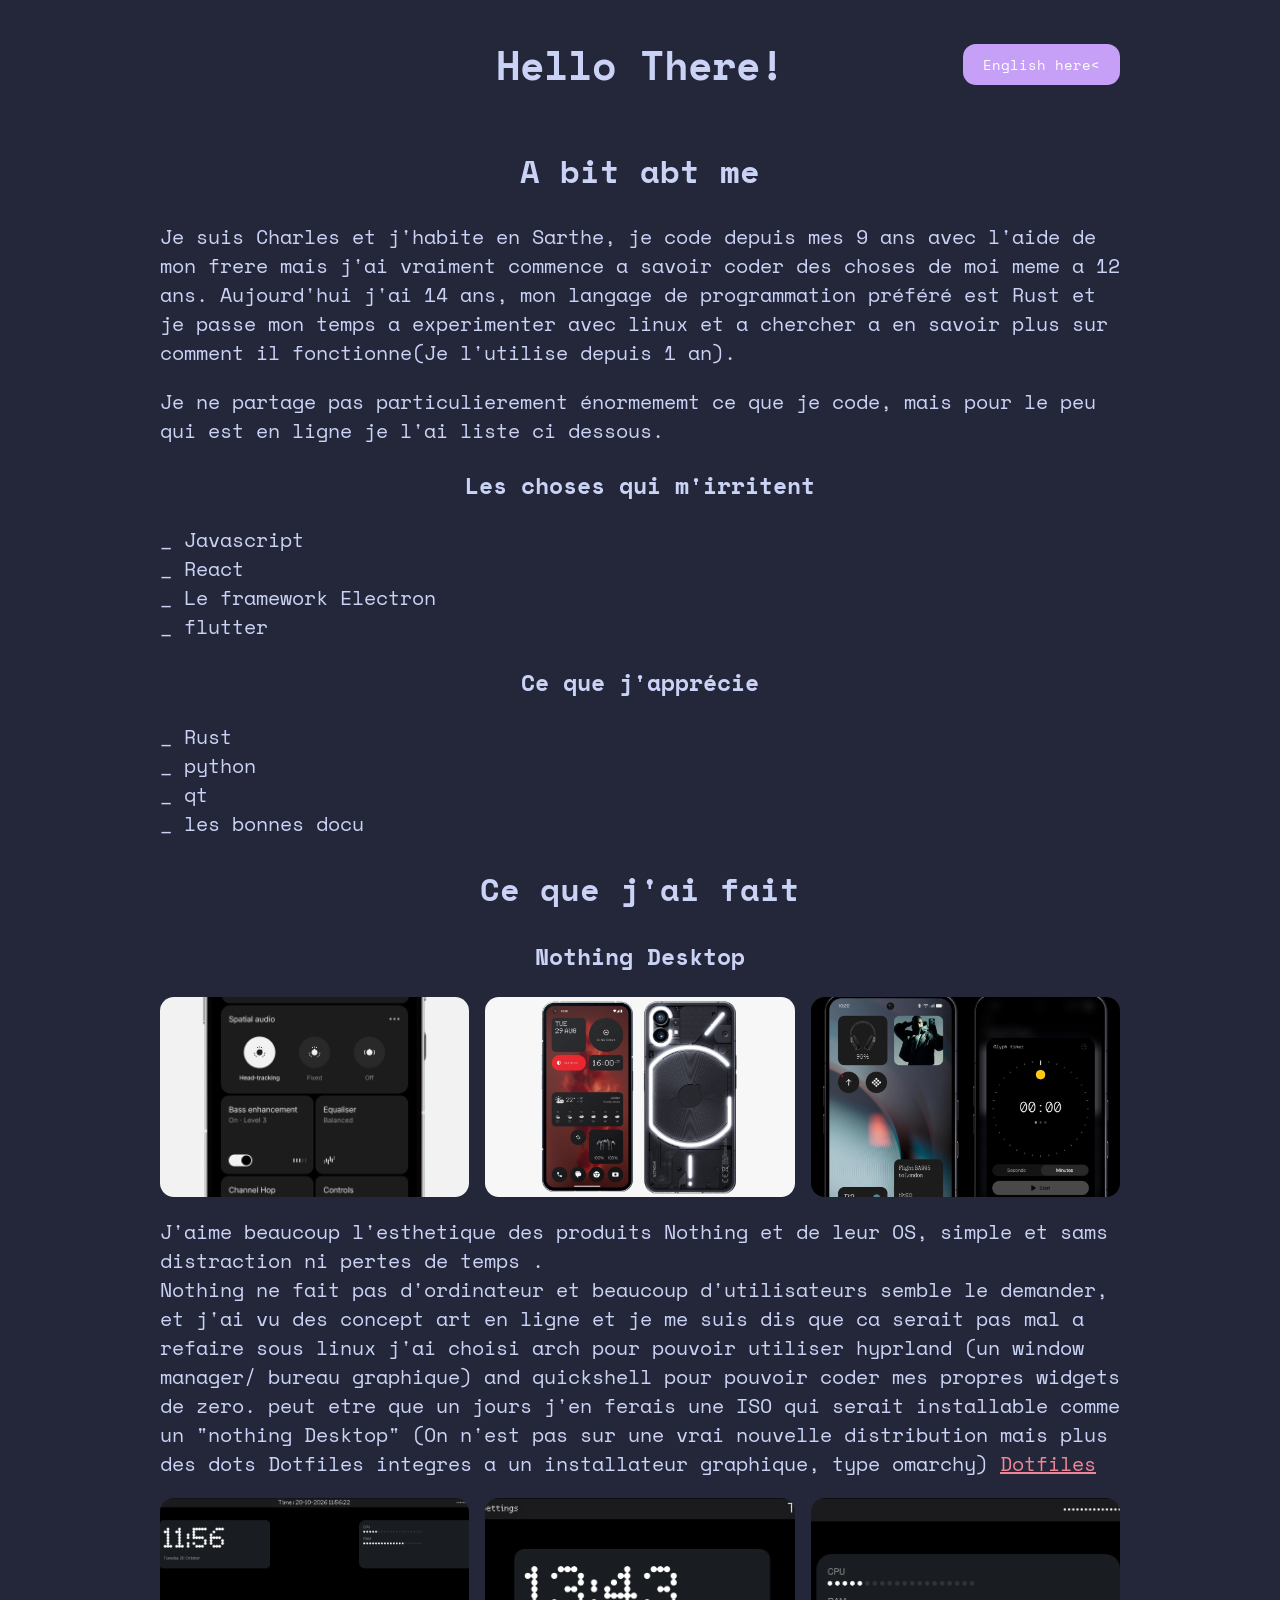
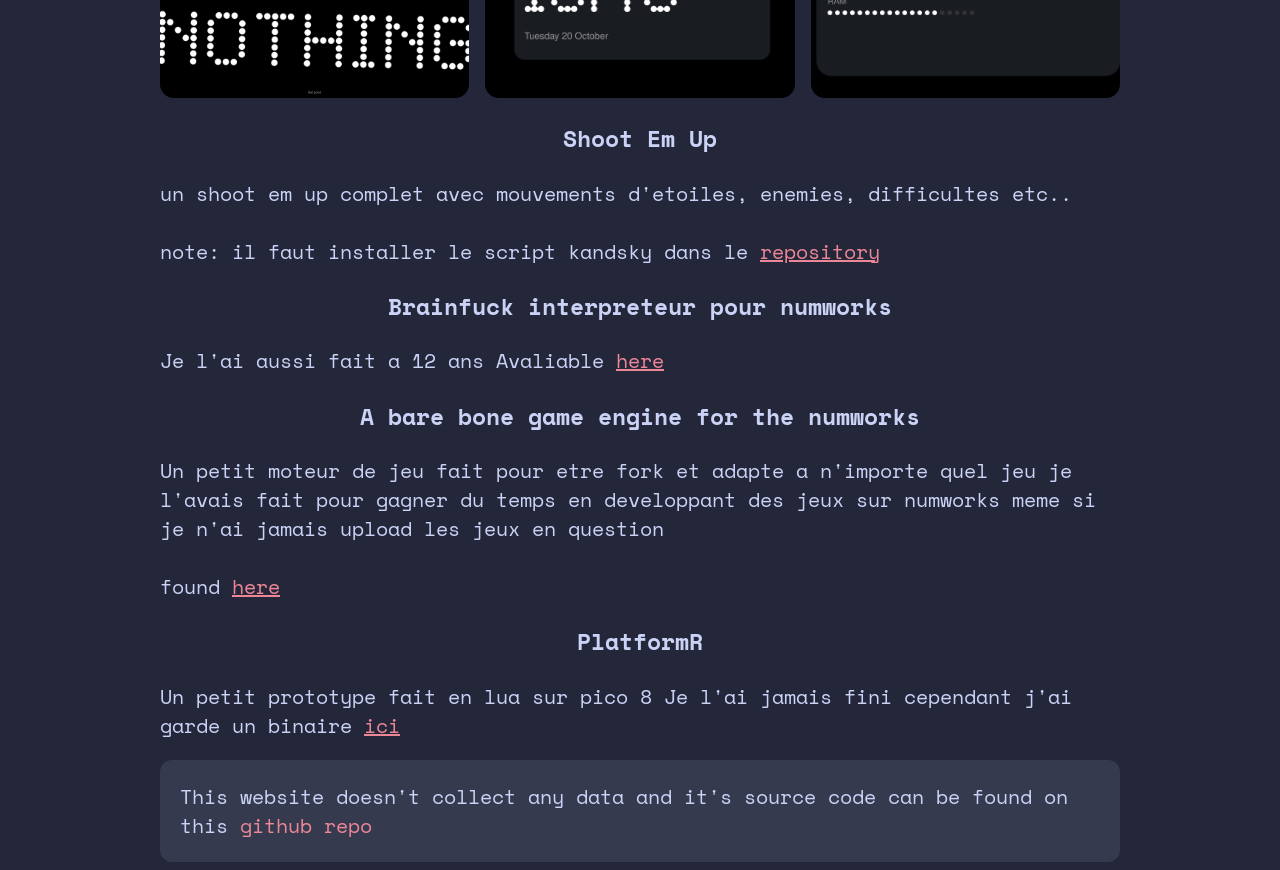
==== index_french.html @ ab9d4cb9 "added french and corrected age" ====
<!DOCTYPE html>
<html>
  <head>
    <title>Example</title>
    <link href="style.css" rel="stylesheet" />
    <link rel="preconnect" href="https://fonts.googleapis.com">
    <link rel="preconnect" href="https://fonts.gstatic.com" crossorigin><meta name="viewport" content="width=device-width, initial-scale=1" />
    <meta name="viewport" content="width=device-width, initial-scale=1" />
    <link href="https://fonts.googleapis.com/css2?family=Space+Mono:ital,wght@0,400;0,700;1,400;1,700&display=swap" rel="stylesheet">
  </head>

  <body>
    <header>
      <h1>Hello There!</h1>
      <Button onclick="location.href='index.html'">English here<</Button>
    </header>
    <h2>A bit abt me</h2>
    <p>
      Je suis Charles et j'habite en Sarthe, je code depuis mes 9 ans avec
      l'aide de mon frere mais j'ai vraiment commence a savoir coder des 
      choses de moi meme a 12 ans.
      Aujourd'hui j'ai 14 ans, mon langage de programmation préféré est Rust  
      et je passe mon temps a experimenter avec linux et a chercher a en savoir plus sur
      comment il fonctionne(Je l'utilise depuis 1 an).
    </p><p>
      Je ne partage pas particulierement énormememt ce que je code,
      mais pour le peu qui est en ligne je l'ai liste ci dessous.
    </p>

    <h3 ">Les choses qui m'irritent</h3>
    <p>
      _ Javascript <br>
      _ React <br>
      _ Le framework Electron<br>
      _ flutter
    </p>

    <h3>Ce que j'apprécie</h3>
    <p>
      _ Rust<br>
      _ python <br>
      _ qt <br>
      _ les bonnes docu
    </p>

    <h2>Ce que j'ai fait</h2>

    <h3> Nothing Desktop</h3>
    <div class="image_container">

      <img src="img/Nothing1.png">
      <img src="img/Nothing2.png">
      <img src="img/Nothing3.png">
    </div>
    <p> 
      J'aime beaucoup l'esthetique des produits Nothing et de leur OS, simple
      et sams distraction ni pertes de temps 
      .<br>

      Nothing ne fait pas d'ordinateur et beaucoup 
      d'utilisateurs semble le demander, et j'ai vu 
      des concept art en ligne et je me suis dis que ca serait pas mal a refaire sous linux
      j'ai choisi arch pour pouvoir utiliser hyprland
      (un window manager/ bureau graphique) and quickshell
      pour pouvoir coder mes propres widgets de zero.

      peut etre que un jours j'en ferais une ISO
      qui serait installable comme un "nothing Desktop" 
      (On n'est pas sur une vrai nouvelle distribution mais plus des dots Dotfiles
      integres a un installateur graphique, type omarchy)

      <a href="https://github.com/An4rg/NothingDots">Dotfiles</a>

    </p>
    <div class="image_container">
      <img src="img/NothingMine1.png">
      <img src="img/NothingMine4.png">
      <img src="img/NothingMine5.png">
    </div>
    
    <h3>Shoot Em Up</h3>
    <p>
      un shoot em up complet avec mouvements d'etoiles, enemies, difficultes etc..
       <br><br>

      note: il faut installer le script kandsky dans le <a href="https://github.com/An4rg/Shoot_Em_Up-NumWorks/">repository</a>
    </p>

    <h3>Brainfuck interpreteur pour numworks</h3>
    <p>
      Je l'ai aussi fait a 12 ans
      Avaliable <a href="https://my.numworks.com/python/baguette-berladin/brainfuck">here </a>
    
    </p>

    <h3>A bare bone game engine for the numworks</h3>
    <p>
      Un petit moteur de jeu fait pour etre fork et adapte a n'importe quel jeu
      je l'avais fait pour gagner du temps en developpant des jeux sur numworks 
      meme si je n'ai jamais upload les jeux en question
    <br><br>
      found <a href="https://my.numworks.com/python/baguette-berladin/game_engine">here</a>

    </p>


    <h3>PlatformR</h3>
    <p>
      Un petit prototype fait en lua sur pico 8
      Je l'ai jamais fini cependant j'ai garde un binaire 
      <a href="https://github.com/Baguette365/ninja_runner/releases/tag/0.1">ici</a>
    </p>
    <footer>
      <p>
        This website doesn't collect any data and it's source code can be found on this <a> github repo</a>
      </p>
    </footer>
    

  </body>
</html>
---- style.css ----
body {
  background-color: var(--base-color);
  color: #cad3f5;
  font-family: "Space Mono", monospace;
  font-size: var(--base-text-font-size);
  max-width: 80ch;
  margin-inline: auto;
  padding-inline: clamp(0.5rem, 3vw, 8rem);
}


:root {
  --base-text-font-size: clamp(1rem, 0.85rem + 0.5vw, 1.25rem);
  --h1-text-font-size: clamp(1.75rem, 1.5rem + 1.5vw, 2.5rem);
  --h2-text-font-size: clamp(1.4rem, 1.2rem + 1vw, 2rem);
  --h3-text-font-size: clamp(1.2rem, 1.1rem + 0.7vw, 1.6rem);
  --base-color: #24273a;
}

.image_container {
  display: flex;
  flex-wrap: wrap;
  gap: 1rem;
  flex-direction: row;
}

.image_container img {
  flex: 1 1 250px;
  min-width: 0;
  height: 200px;
  object-fit: cover;
  border-radius: 14px;
  transition: transform 0.5s ease-out;
}
.image_container img:hover {
  transform: scale(1.05);
}

header {
  display: grid;
  grid-template-columns: 1fr auto 1fr;
  align-items: center;
}

header h1 {
  color: #cad3f5;
  font-family: "Space Mono", monospace;
  font-weight: 800;
  font-size: var(--h1-text-font-size);
  text-align: center;
  grid-column: 2;

}
header button {
  grid-column: 3;
  justify-self: end;
  transition: transform 0.5s ease-out;
}


header button:hover {
  transform: translate(0, -7px)
}

button {
  background-color: #c6a0f6;
  border: none;
  color: #fff;
  padding: 10px 20px;
  text-align: center;
  text-decoration: none;
  display: inline-block;
  font-size: 14px;
  cursor: pointer;
  border-radius: 13px;
  font-family: "Space Mono", monospace;
}

h2 {
  color: #cad3f5;
  font-family: "Space Mono", monospace;
  font-weight: 800;
  font-size: var(--h2-text-font-size) ;
  text-align: center;
}
h3 {
  color: #cad3f5;
  font-family: "Space Mono", monospace;
  font-weight: 800;
  font-size: var(h3-text-font-size);
  text-align: center;
}
p {
  color: #cad3f5;
  font-family: "Space Mono", monospace;
  font-weight: 500;
  font-size: var(--base-text-font-size);

}

a {
  color: #ed8796;
  font-family: "Space Mono", monospace;
  font-weight: 500;
  font-size: var(--base-text-font-size);
}

footer {
  background-color: #363a4f;
  border-radius: 12px;
  padding: 2px;
  padding-left: 20px;
  padding-right: 20px;
}
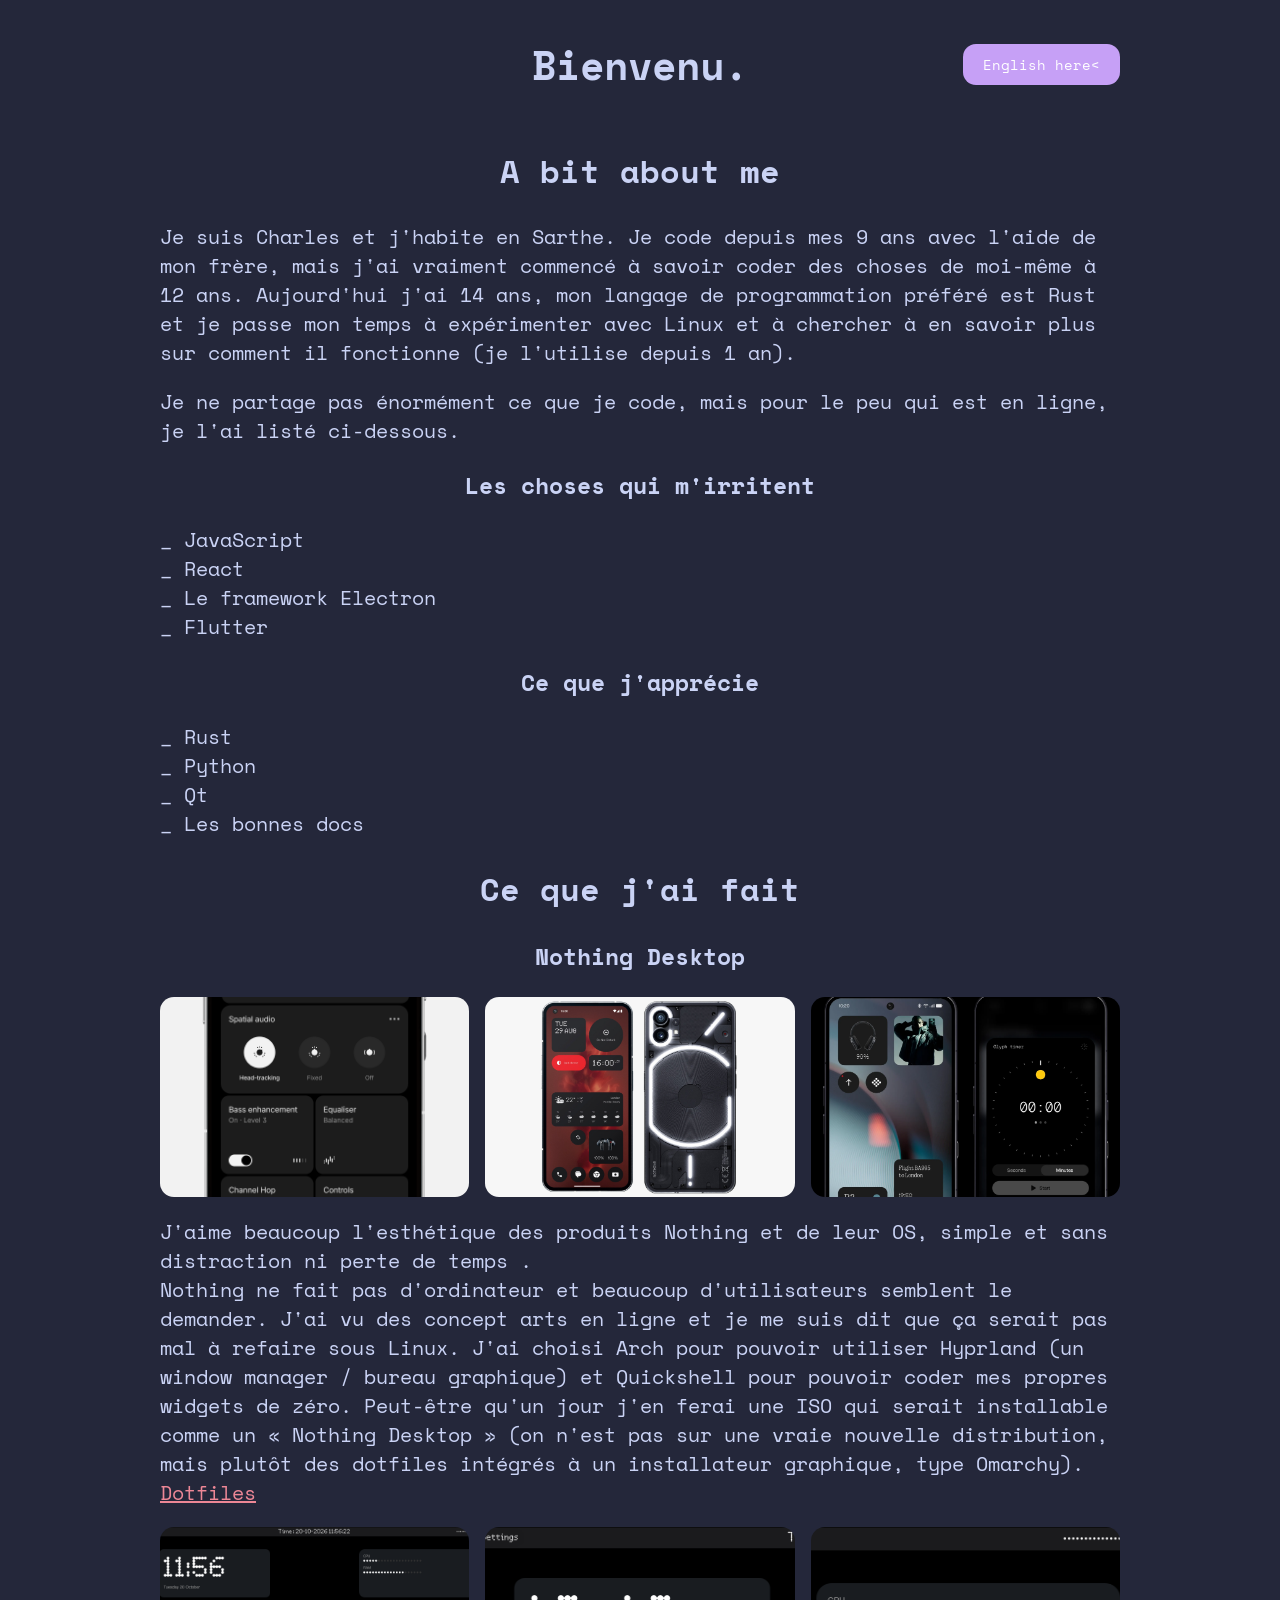
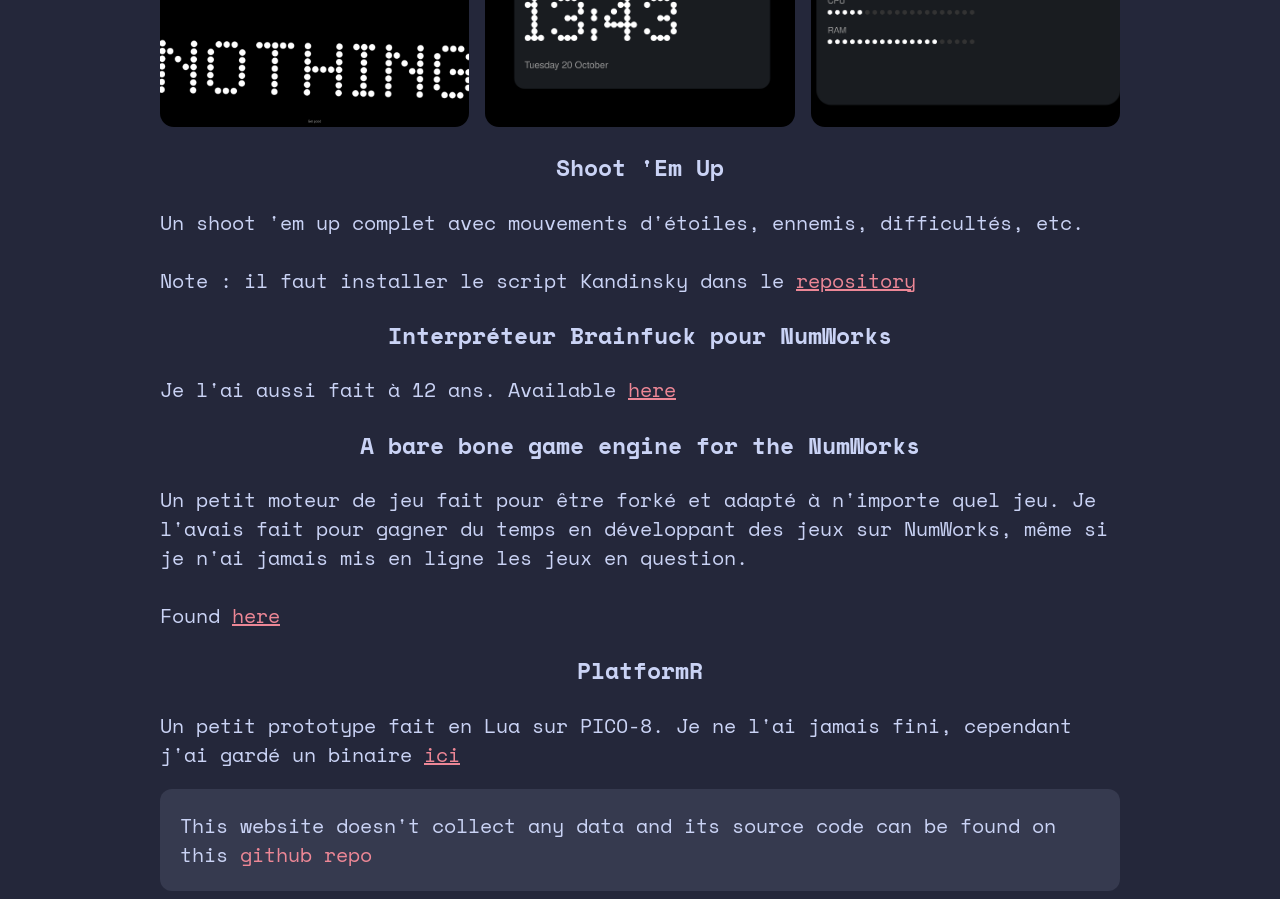
==== commit 220a6ffa: "corriger les fautes d'orthographes" ====
--- a/index_french.html
+++ b/index_french.html
@@ -11,36 +11,36 @@
 
   <body>
     <header>
-      <h1>Hello There!</h1>
+      <h1>Bienvenu.</h1>
       <Button onclick="location.href='index.html'">English here<</Button>
     </header>
-    <h2>A bit abt me</h2>
+    <h2>A bit about me</h2>
     <p>
-      Je suis Charles et j'habite en Sarthe, je code depuis mes 9 ans avec
-      l'aide de mon frere mais j'ai vraiment commence a savoir coder des 
-      choses de moi meme a 12 ans.
-      Aujourd'hui j'ai 14 ans, mon langage de programmation préféré est Rust  
-      et je passe mon temps a experimenter avec linux et a chercher a en savoir plus sur
-      comment il fonctionne(Je l'utilise depuis 1 an).
+      Je suis Charles et j'habite en Sarthe. Je code depuis mes 9 ans avec
+      l'aide de mon frère, mais j'ai vraiment commencé à savoir coder des
+      choses de moi-même à 12 ans.
+      Aujourd'hui j'ai 14 ans, mon langage de programmation préféré est Rust
+      et je passe mon temps à expérimenter avec Linux et à chercher à en savoir plus sur
+      comment il fonctionne (je l'utilise depuis 1 an).
     </p><p>
-      Je ne partage pas particulierement énormememt ce que je code,
-      mais pour le peu qui est en ligne je l'ai liste ci dessous.
+      Je ne partage pas énormément ce que je code,
+      mais pour le peu qui est en ligne, je l'ai listé ci-dessous.
     </p>
 
     <h3 ">Les choses qui m'irritent</h3>
     <p>
-      _ Javascript <br>
+      _ JavaScript <br>
       _ React <br>
       _ Le framework Electron<br>
-      _ flutter
+      _ Flutter
     </p>
 
     <h3>Ce que j'apprécie</h3>
     <p>
       _ Rust<br>
-      _ python <br>
-      _ qt <br>
-      _ les bonnes docu
+      _ Python <br>
+      _ Qt <br>
+      _ Les bonnes docs
     </p>
 
     <h2>Ce que j'ai fait</h2>
@@ -53,21 +53,21 @@
       <img src="img/Nothing3.png">
     </div>
     <p> 
-      J'aime beaucoup l'esthetique des produits Nothing et de leur OS, simple
-      et sams distraction ni pertes de temps 
+      J'aime beaucoup l'esthétique des produits Nothing et de leur OS, simple
+      et sans distraction ni perte de temps
       .<br>
 
-      Nothing ne fait pas d'ordinateur et beaucoup 
-      d'utilisateurs semble le demander, et j'ai vu 
-      des concept art en ligne et je me suis dis que ca serait pas mal a refaire sous linux
-      j'ai choisi arch pour pouvoir utiliser hyprland
-      (un window manager/ bureau graphique) and quickshell
-      pour pouvoir coder mes propres widgets de zero.
+      Nothing ne fait pas d'ordinateur et beaucoup
+      d'utilisateurs semblent le demander. J'ai vu
+      des concept arts en ligne et je me suis dit que ça serait pas mal à refaire sous Linux.
+      J'ai choisi Arch pour pouvoir utiliser Hyprland
+      (un window manager / bureau graphique) et Quickshell
+      pour pouvoir coder mes propres widgets de zéro.
 
-      peut etre que un jours j'en ferais une ISO
-      qui serait installable comme un "nothing Desktop" 
-      (On n'est pas sur une vrai nouvelle distribution mais plus des dots Dotfiles
-      integres a un installateur graphique, type omarchy)
+      Peut-être qu'un jour j'en ferai une ISO
+      qui serait installable comme un « Nothing Desktop »
+      (on n'est pas sur une vraie nouvelle distribution, mais plutôt des dotfiles
+      intégrés à un installateur graphique, type Omarchy).
 
       <a href="https://github.com/An4rg/NothingDots">Dotfiles</a>
 
@@ -78,41 +78,41 @@
       <img src="img/NothingMine5.png">
     </div>
     
-    <h3>Shoot Em Up</h3>
+    <h3>Shoot 'Em Up</h3>
     <p>
-      un shoot em up complet avec mouvements d'etoiles, enemies, difficultes etc..
+      Un shoot 'em up complet avec mouvements d'étoiles, ennemis, difficultés, etc.
        <br><br>
 
-      note: il faut installer le script kandsky dans le <a href="https://github.com/An4rg/Shoot_Em_Up-NumWorks/">repository</a>
+      Note : il faut installer le script Kandinsky dans le <a href="https://github.com/An4rg/Shoot_Em_Up-NumWorks/">repository</a>
     </p>
 
-    <h3>Brainfuck interpreteur pour numworks</h3>
+    <h3>Interpréteur Brainfuck pour NumWorks</h3>
     <p>
-      Je l'ai aussi fait a 12 ans
-      Avaliable <a href="https://my.numworks.com/python/baguette-berladin/brainfuck">here </a>
+      Je l'ai aussi fait à 12 ans.
+      Available <a href="https://my.numworks.com/python/baguette-berladin/brainfuck">here </a>
     
     </p>
 
-    <h3>A bare bone game engine for the numworks</h3>
+    <h3>A bare bone game engine for the NumWorks</h3>
     <p>
-      Un petit moteur de jeu fait pour etre fork et adapte a n'importe quel jeu
-      je l'avais fait pour gagner du temps en developpant des jeux sur numworks 
-      meme si je n'ai jamais upload les jeux en question
+      Un petit moteur de jeu fait pour être forké et adapté à n'importe quel jeu.
+      Je l'avais fait pour gagner du temps en développant des jeux sur NumWorks,
+      même si je n'ai jamais mis en ligne les jeux en question.
     <br><br>
-      found <a href="https://my.numworks.com/python/baguette-berladin/game_engine">here</a>
+      Found <a href="https://my.numworks.com/python/baguette-berladin/game_engine">here</a>
 
     </p>
 
 
     <h3>PlatformR</h3>
     <p>
-      Un petit prototype fait en lua sur pico 8
-      Je l'ai jamais fini cependant j'ai garde un binaire 
+      Un petit prototype fait en Lua sur PICO-8.
+      Je ne l'ai jamais fini, cependant j'ai gardé un binaire
       <a href="https://github.com/Baguette365/ninja_runner/releases/tag/0.1">ici</a>
     </p>
     <footer>
       <p>
-        This website doesn't collect any data and it's source code can be found on this <a> github repo</a>
+        This website doesn't collect any data and its source code can be found on this <a> github repo</a>
       </p>
     </footer>
     
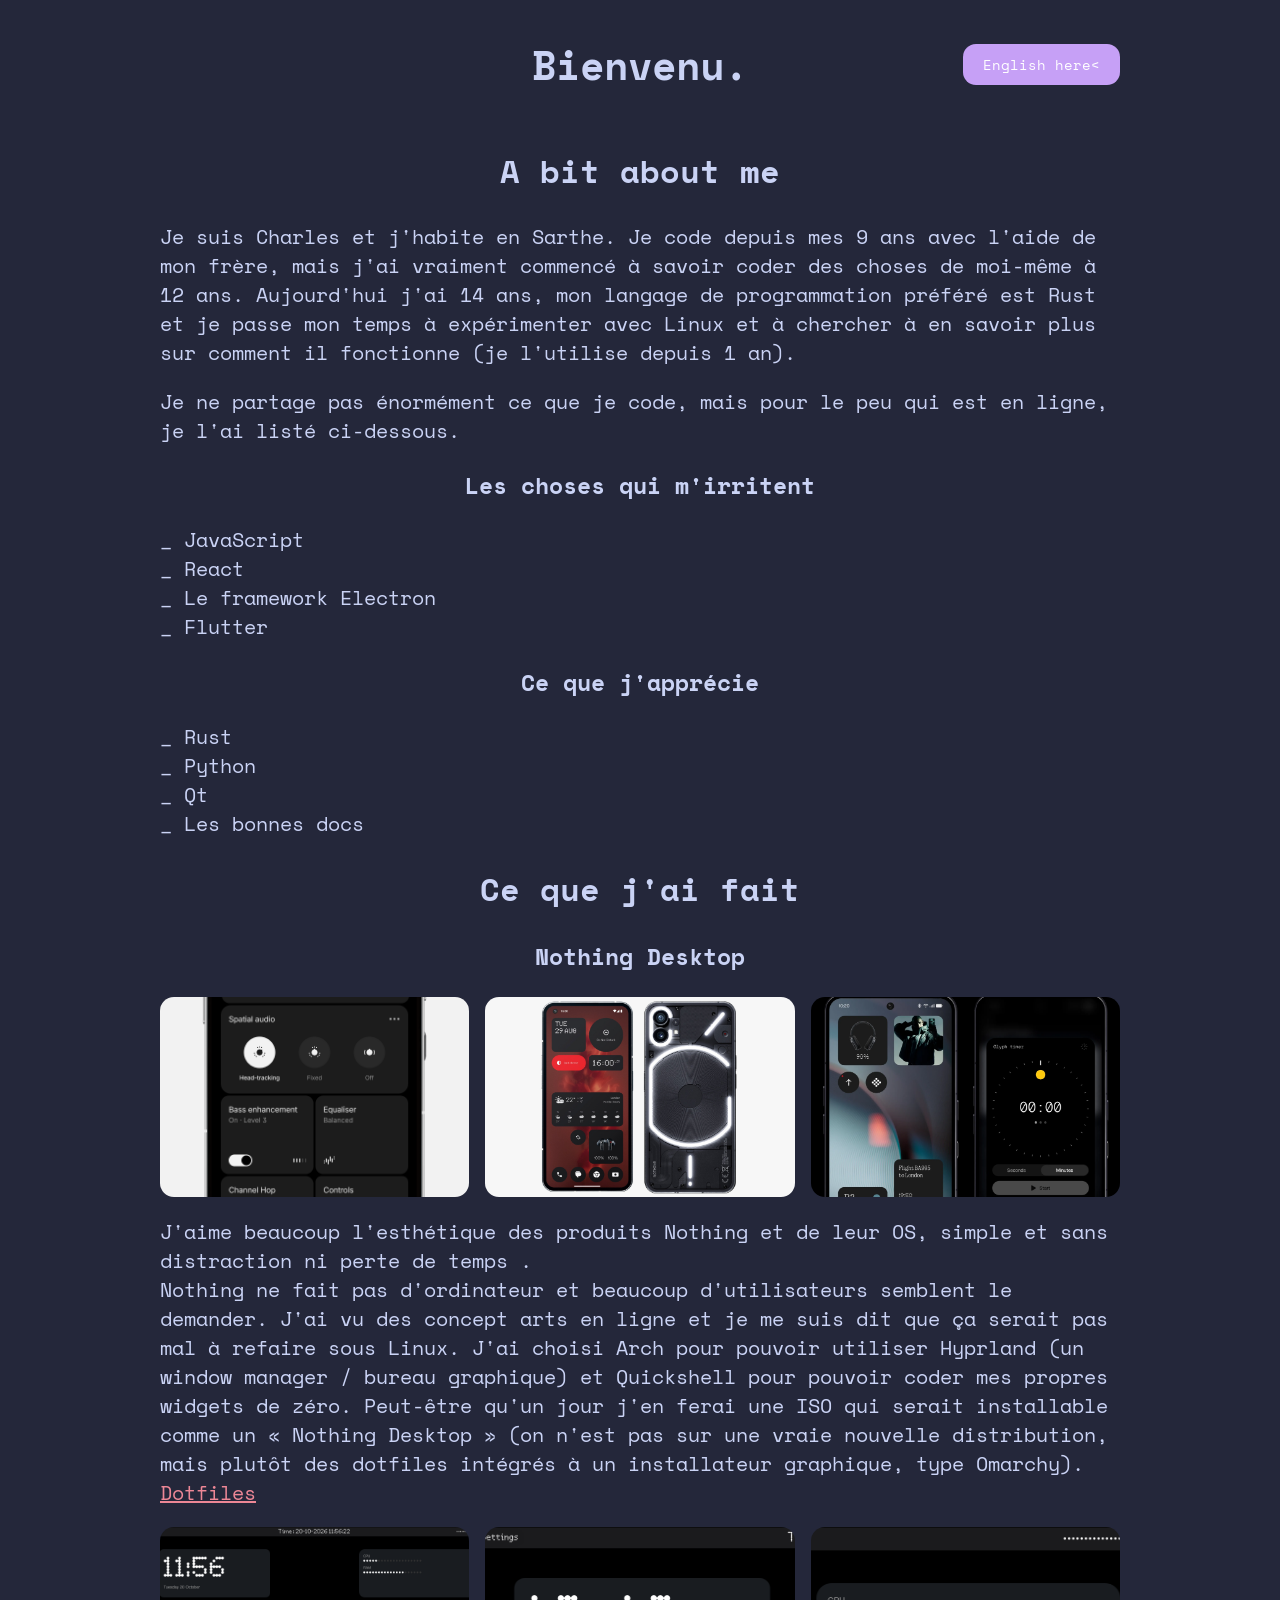
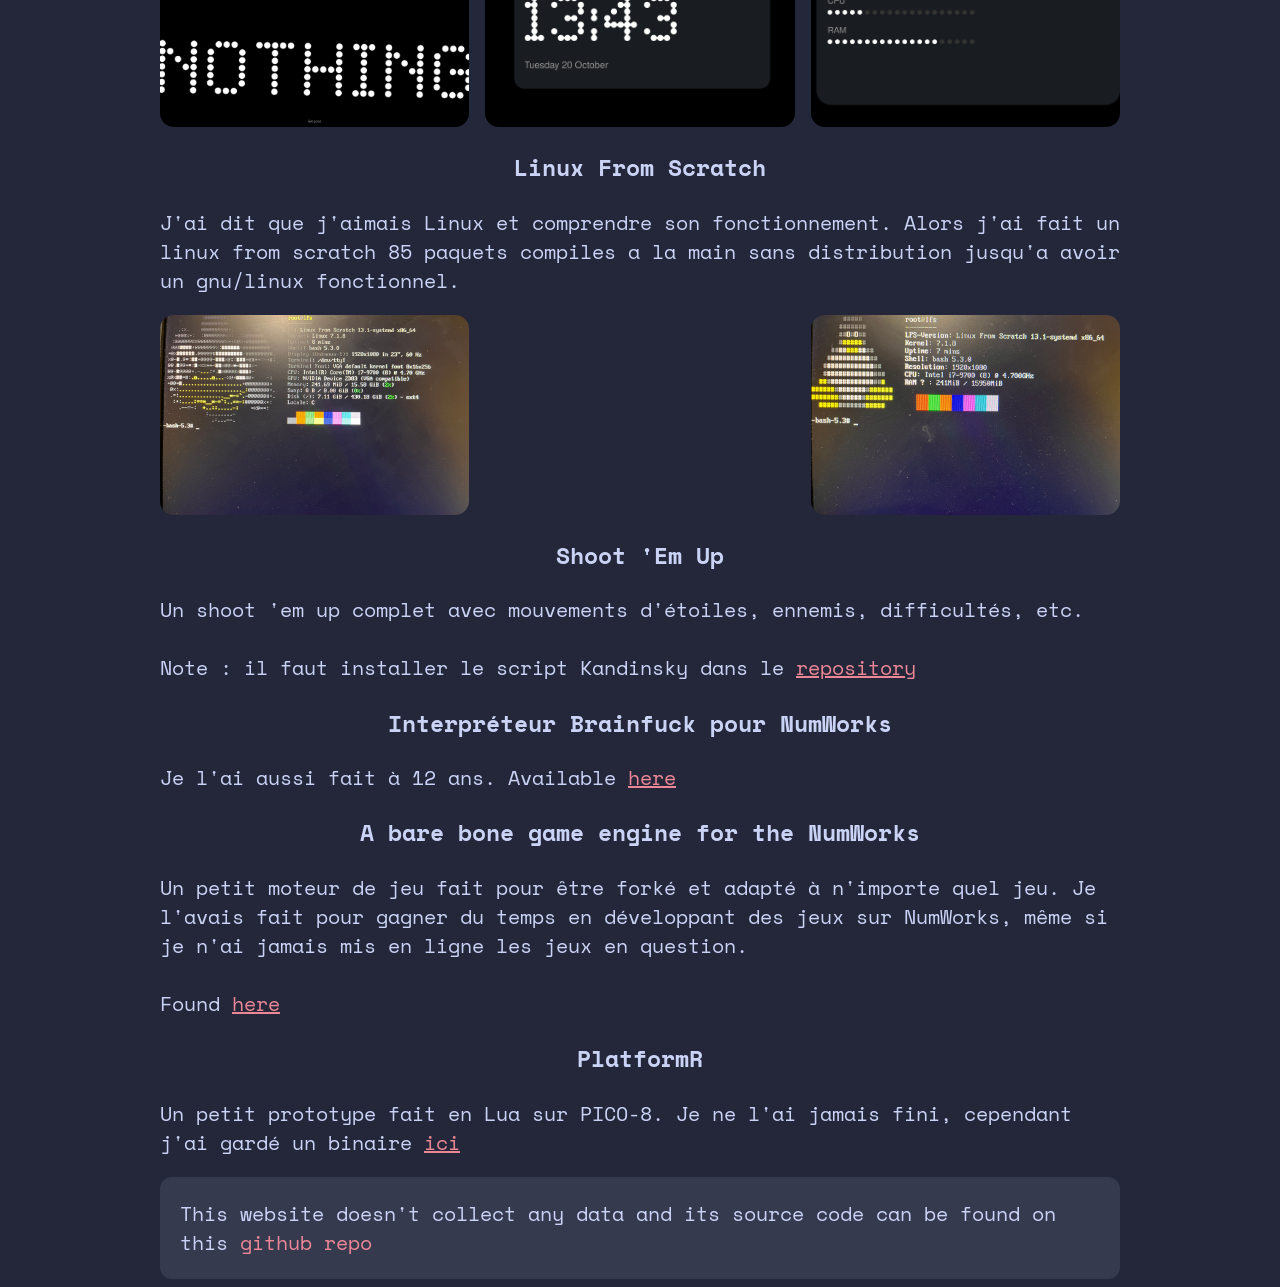
==== commit 6c86a1f1: "Ajout de LFS au site" ====
--- a/index_french.html
+++ b/index_french.html
@@ -77,7 +77,17 @@
       <img src="img/NothingMine4.png">
       <img src="img/NothingMine5.png">
     </div>
+    <h3> Linux From Scratch</h3>
+    <p> J'ai dit que j'aimais Linux et comprendre son fonctionnement. Alors j'ai fait un linux from scratch
+    85 paquets compiles a la main sans distribution jusqu'a avoir un gnu/linux fonctionnel.
+
+    </p>
+    <div class="image_container">
     
+      <img src="img/lfs1.jpg">
+      <img src="img/lfs2.gif">
+      <img src="img/lfs3.jpg">
+    </div>   
     <h3>Shoot 'Em Up</h3>
     <p>
       Un shoot 'em up complet avec mouvements d'étoiles, ennemis, difficultés, etc.
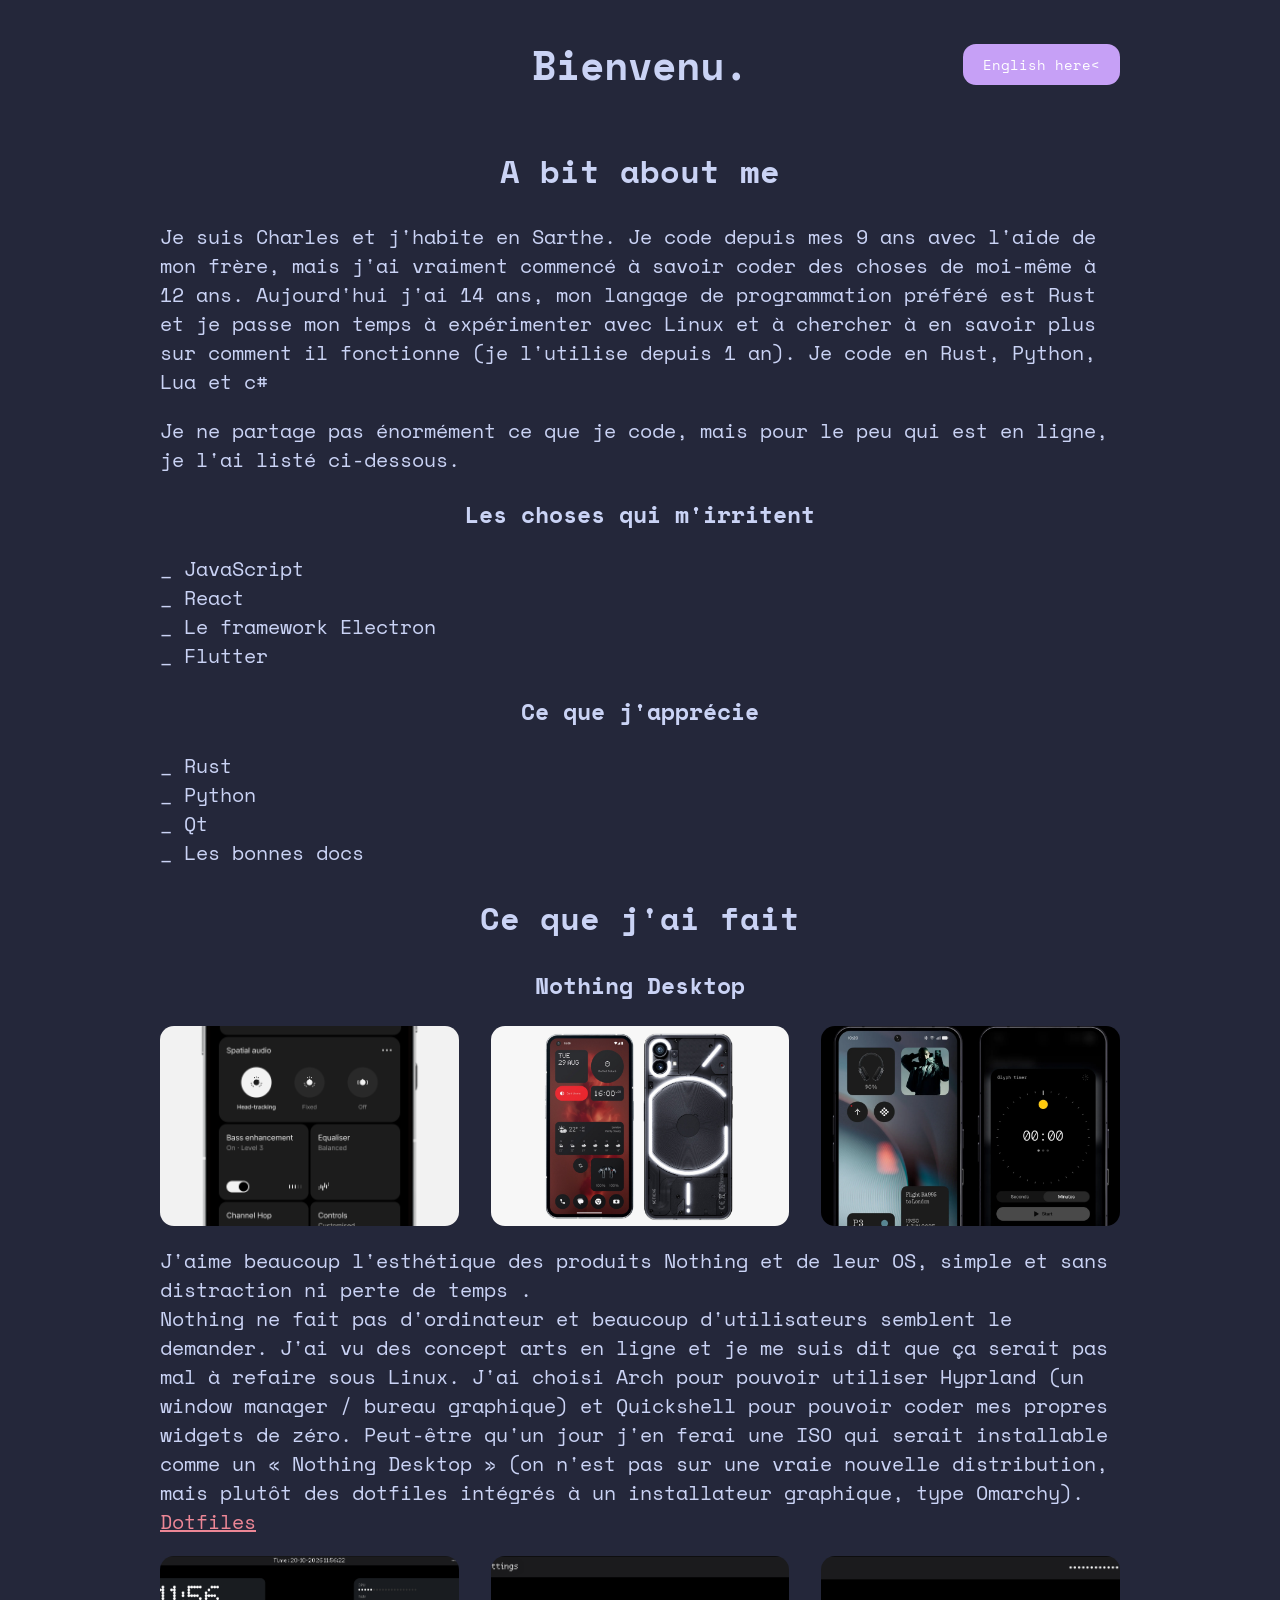
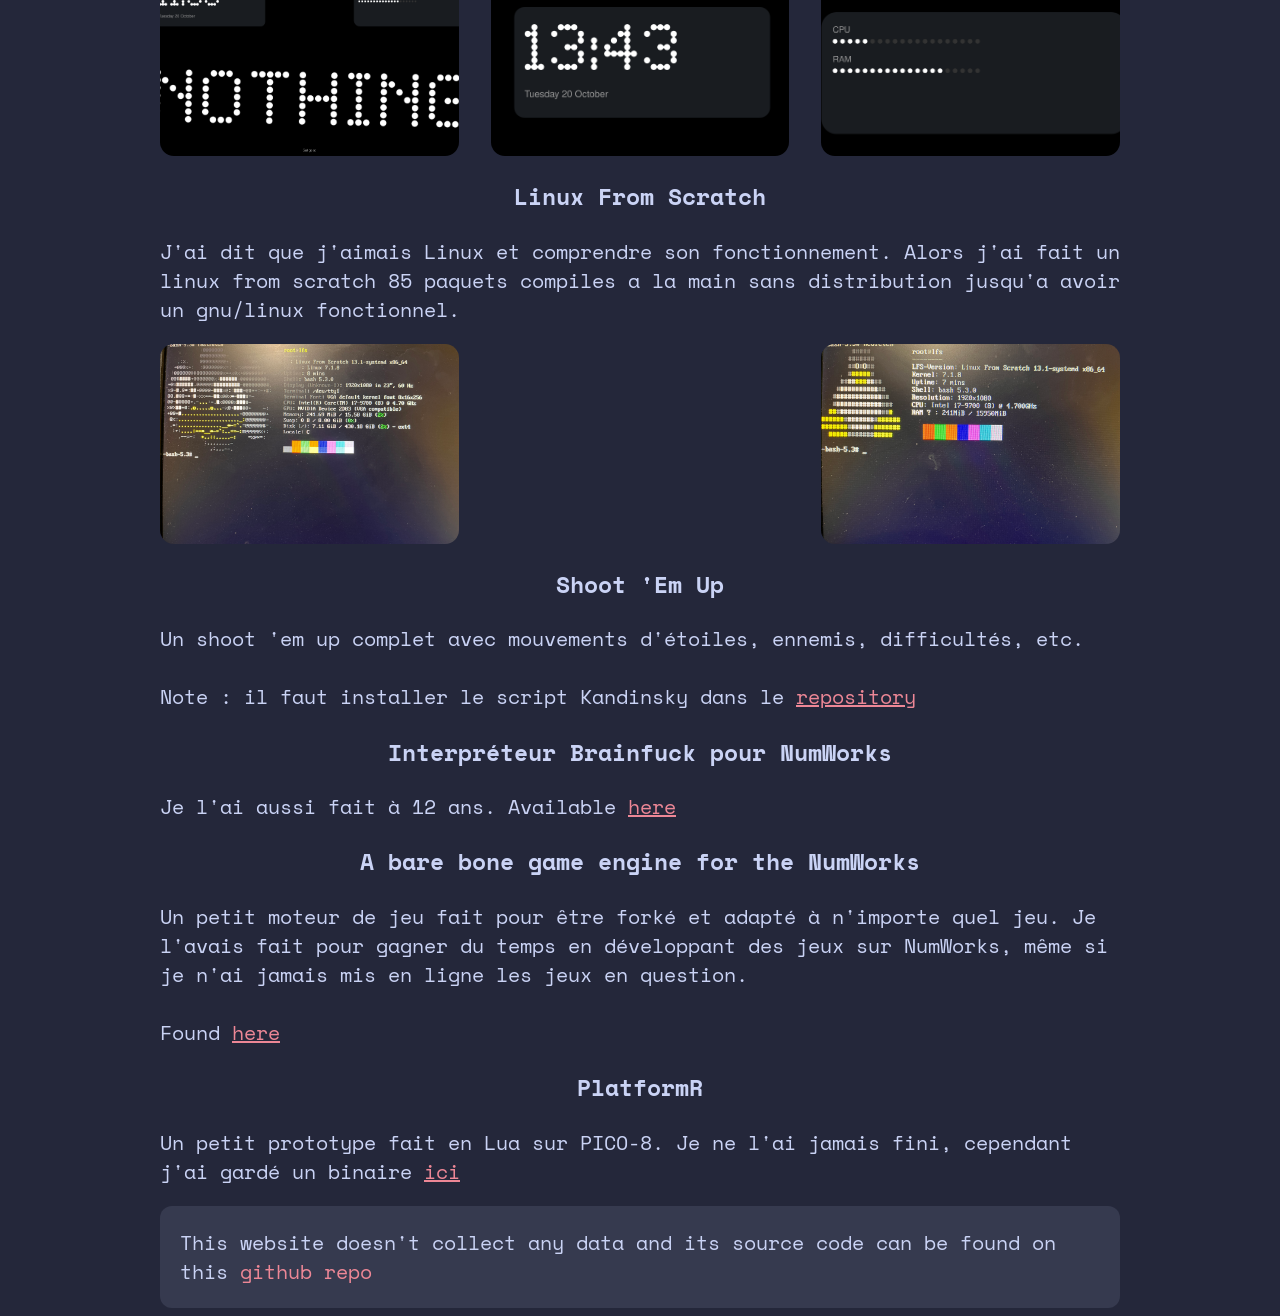
==== commit 11cfcde8: "Update index_french.html" ====
--- a/index_french.html
+++ b/index_french.html
@@ -22,6 +22,7 @@
       Aujourd'hui j'ai 14 ans, mon langage de programmation préféré est Rust
       et je passe mon temps à expérimenter avec Linux et à chercher à en savoir plus sur
       comment il fonctionne (je l'utilise depuis 1 an).
+      Je code en Rust, Python, Lua et c#
     </p><p>
       Je ne partage pas énormément ce que je code,
       mais pour le peu qui est en ligne, je l'ai listé ci-dessous.
--- a/style.css
+++ b/style.css
@@ -20,7 +20,7 @@
 .image_container {
   display: flex;
   flex-wrap: wrap;
-  gap: 1rem;
+  gap: 2rem;
   flex-direction: row;
 }
 
@@ -33,7 +33,7 @@
   transition: transform 0.5s ease-out;
 }
 .image_container img:hover {
-  transform: scale(1.05);
+  transform: scale(1.10);
 }
 
 header {
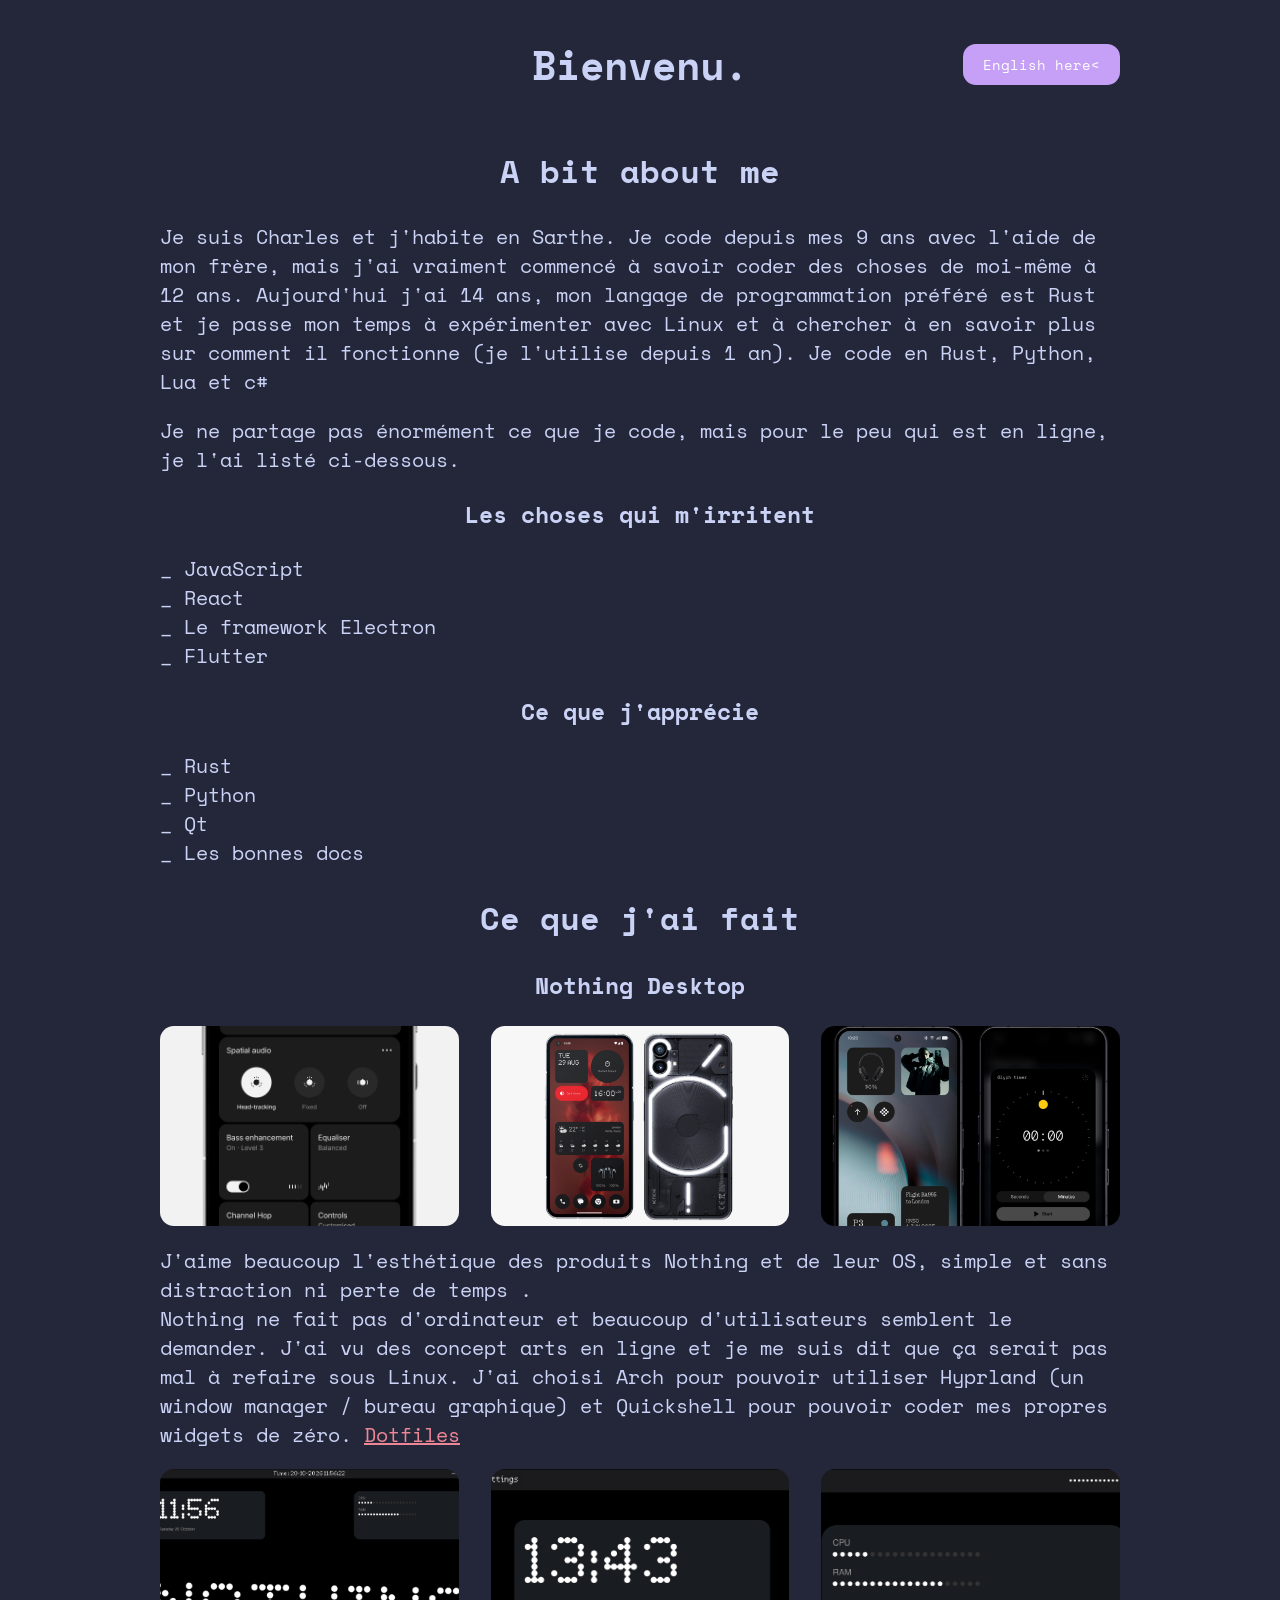
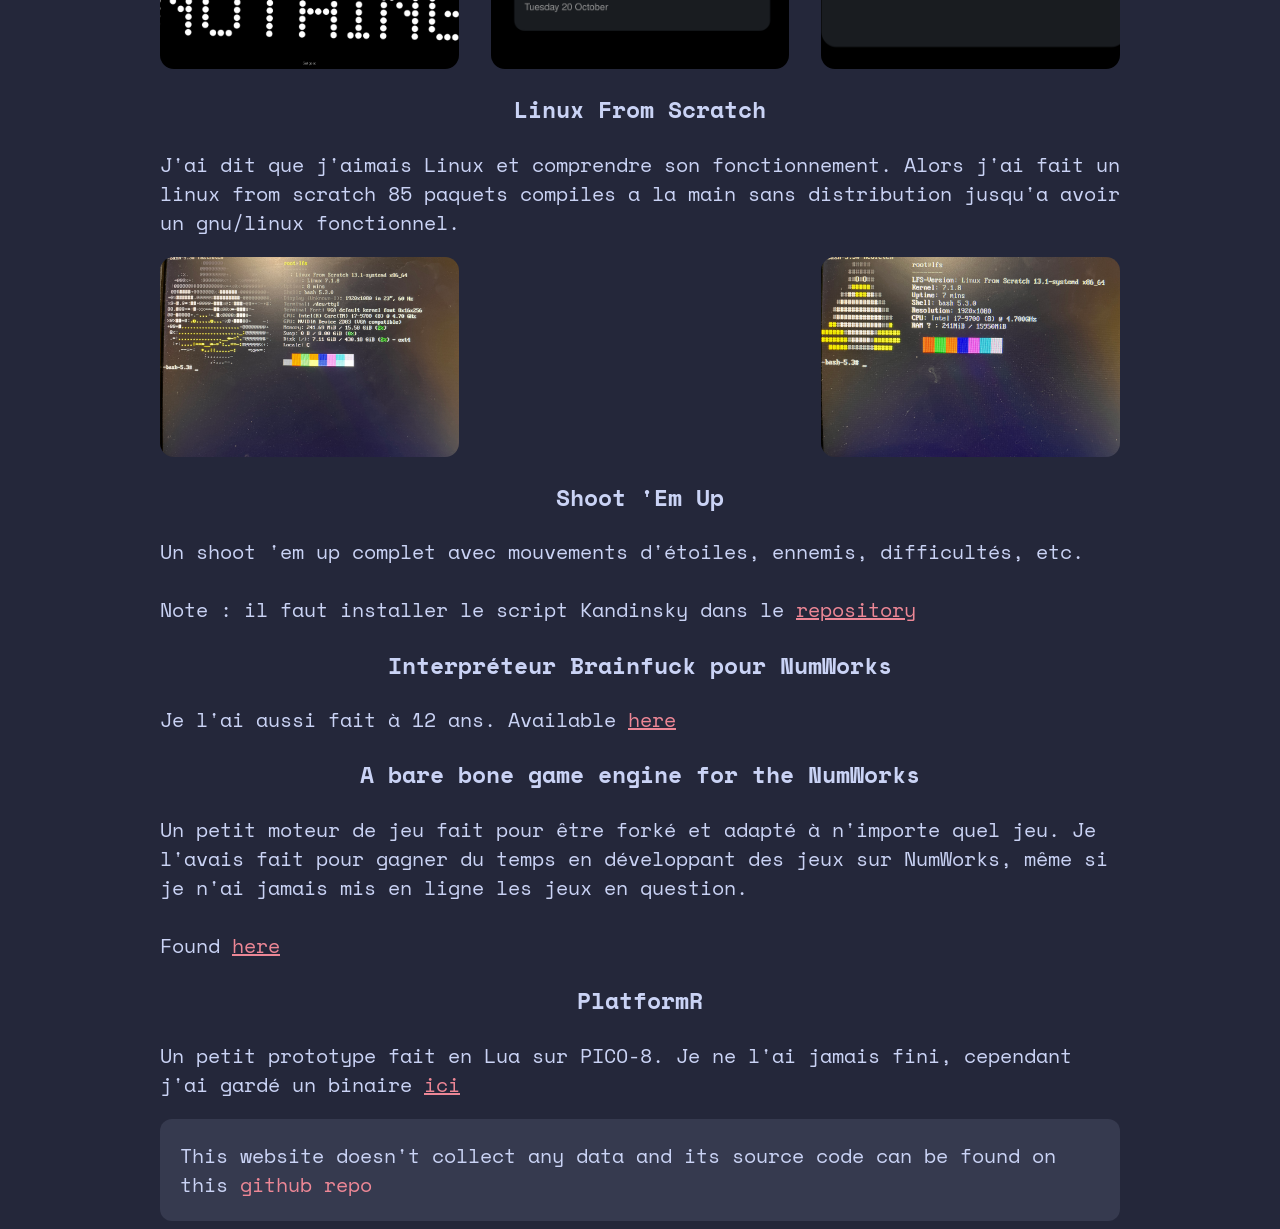
==== commit f22a3d5b: "Update index_french.html" ====
--- a/index_french.html
+++ b/index_french.html
@@ -65,10 +65,6 @@
       (un window manager / bureau graphique) et Quickshell
       pour pouvoir coder mes propres widgets de zéro.
 
-      Peut-être qu'un jour j'en ferai une ISO
-      qui serait installable comme un « Nothing Desktop »
-      (on n'est pas sur une vraie nouvelle distribution, mais plutôt des dotfiles
-      intégrés à un installateur graphique, type Omarchy).
 
       <a href="https://github.com/An4rg/NothingDots">Dotfiles</a>
 
